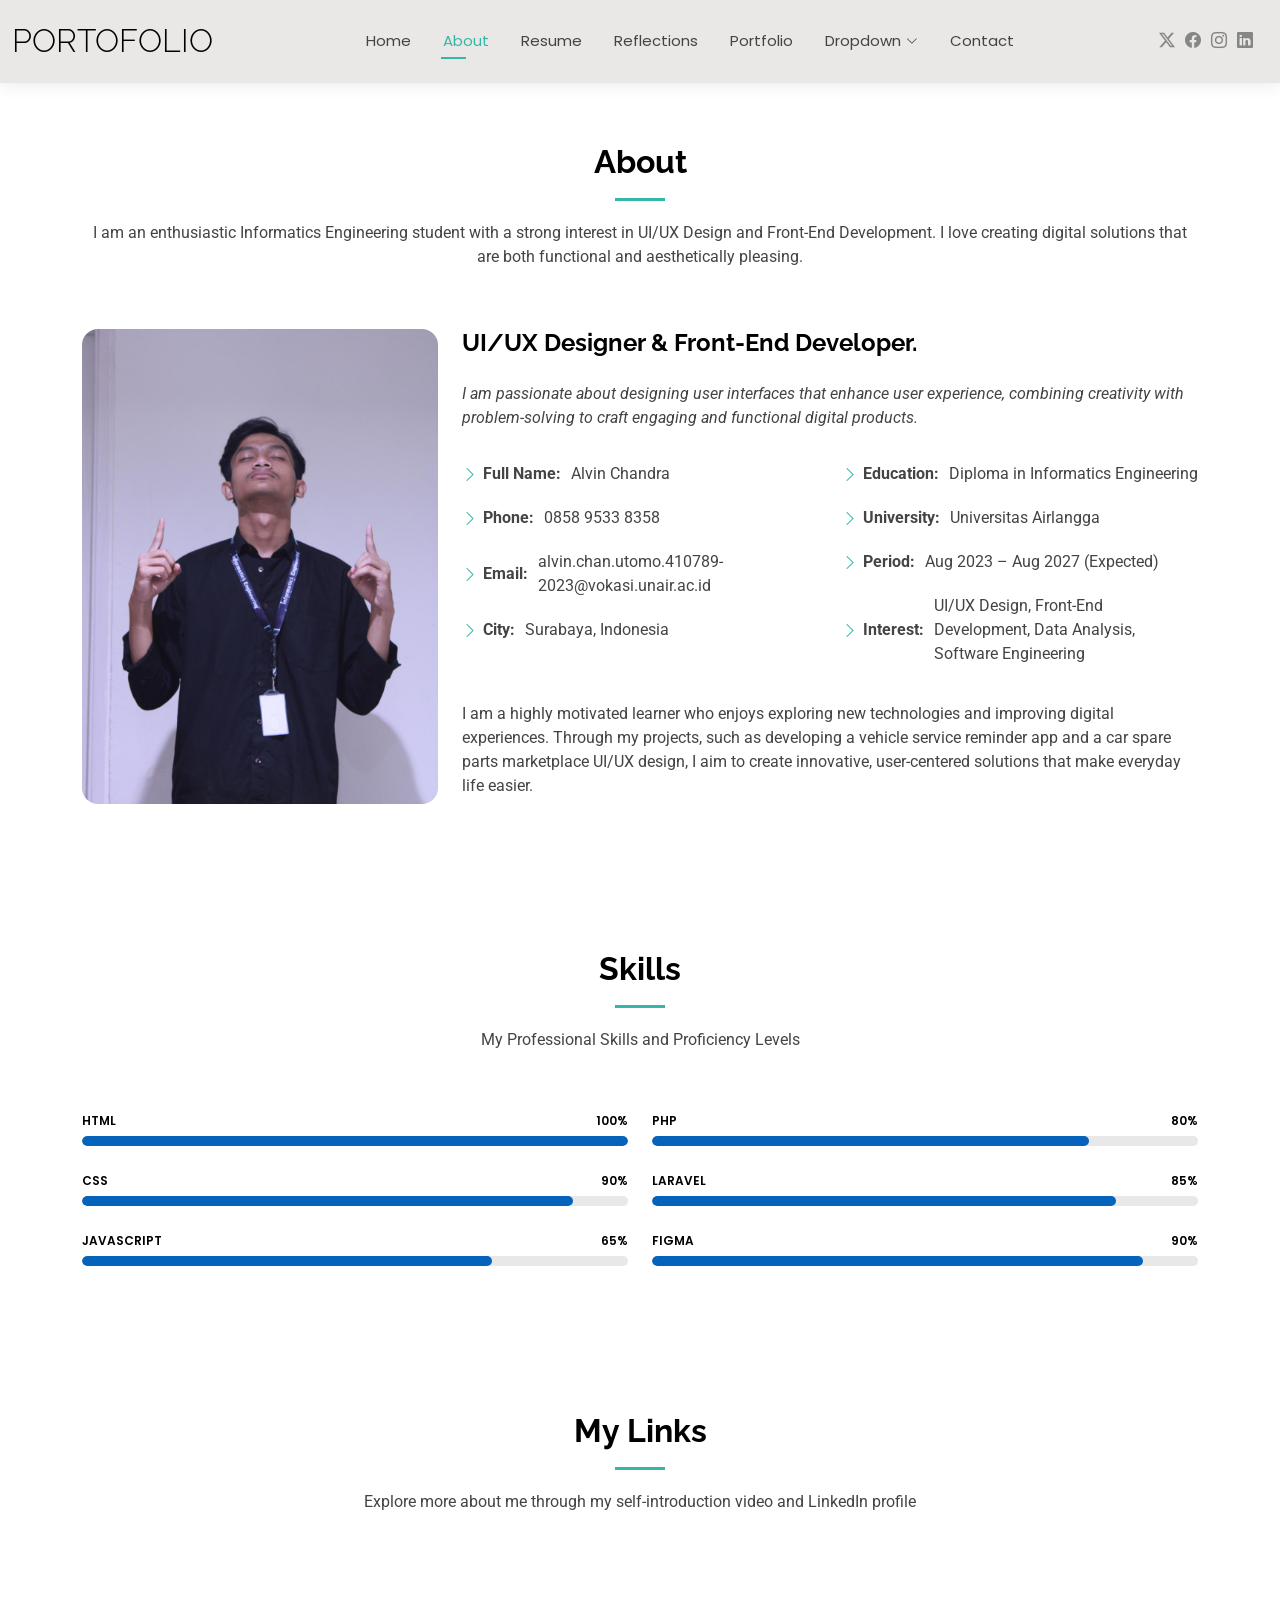
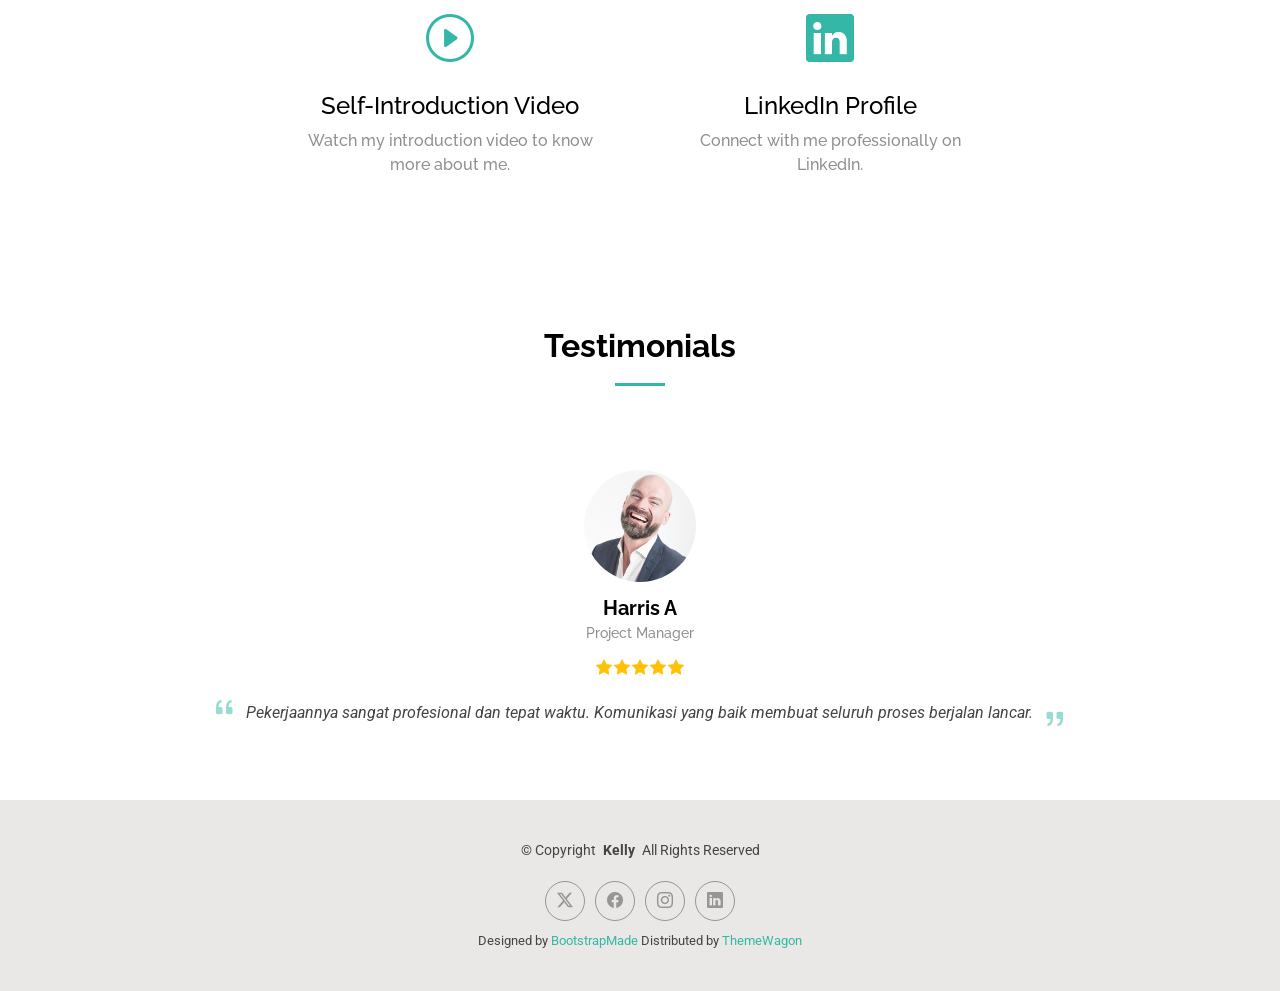
==== about.html @ 8d076b80 "Upload portfolio" ====
<!DOCTYPE html>
<html lang="en">

<head>
  <meta charset="utf-8">
  <meta content="width=device-width, initial-scale=1.0" name="viewport">
  <title>About</title>
  <meta name="description" content="">
  <meta name="keywords" content="">

  <!-- Favicons -->
  <link href="assets/img/favicon.png" rel="icon">
  <link href="assets/img/apple-touch-icon.png" rel="apple-touch-icon">

  <!-- Fonts -->
  <link href="https://fonts.googleapis.com" rel="preconnect">
  <link href="https://fonts.gstatic.com" rel="preconnect" crossorigin>
  <link href="https://fonts.googleapis.com/css2?family=Roboto:ital,wght@0,100;0,300;0,400;0,500;0,700;0,900;1,100;1,300;1,400;1,500;1,700;1,900&family=Poppins:ital,wght@0,100;0,200;0,300;0,400;0,500;0,600;0,700;0,800;0,900;1,100;1,200;1,300;1,400;1,500;1,600;1,700;1,800;1,900&family=Raleway:ital,wght@0,100;0,200;0,300;0,400;0,500;0,600;0,700;0,800;0,900;1,100;1,200;1,300;1,400;1,500;1,600;1,700;1,800;1,900&display=swap" rel="stylesheet">

  <!-- Vendor CSS Files -->
  <link href="assets/vendor/bootstrap/css/bootstrap.min.css" rel="stylesheet">
  <link href="assets/vendor/bootstrap-icons/bootstrap-icons.css" rel="stylesheet">
  <link href="assets/vendor/aos/aos.css" rel="stylesheet">
  <link href="assets/vendor/swiper/swiper-bundle.min.css" rel="stylesheet">
  <link href="assets/vendor/glightbox/css/glightbox.min.css" rel="stylesheet">

  <!-- Main CSS File -->
  <link href="assets/css/main.css" rel="stylesheet">

  <!-- =======================================================
  * Template Name: Kelly
  * Template URL: https://bootstrapmade.com/kelly-free-bootstrap-cv-resume-html-template/
  * Updated: Aug 07 2024 with Bootstrap v5.3.3
  * Author: BootstrapMade.com
  * License: https://bootstrapmade.com/license/
  ======================================================== -->
</head>

<body class="about-page">

  <header id="header" class="header d-flex align-items-center light-background sticky-top">
    <div class="container-fluid position-relative d-flex align-items-center justify-content-between">

      <a href="index.html" class="logo d-flex align-items-center me-auto me-xl-0">
        <!-- Uncomment the line below if you also wish to use an image logo -->
        <!-- <img src="assets/img/logo.png" alt=""> -->
        <h1 class="sitename">Portofolio</h1>
      </a>

      <nav id="navmenu" class="navmenu">
        <ul>
          <li><a href="index.html">Home</a></li>
          <li><a href="about.html" class="active">About</a></li>
          <li><a href="resume.html">Resume</a></li>
          <li><a href="services.html">Reflections</a></li>
          <li><a href="portfolio.html">Portfolio</a></li>
          <li class="dropdown"><a href="#"><span>Dropdown</span> <i class="bi bi-chevron-down toggle-dropdown"></i></a>
            <ul>
              <li><a href="#">Dropdown 1</a></li>
              <li class="dropdown"><a href="#"><span>Deep Dropdown</span> <i class="bi bi-chevron-down toggle-dropdown"></i></a>
                <ul>
                  <li><a href="#">Deep Dropdown 1</a></li>
                  <li><a href="#">Deep Dropdown 2</a></li>
                  <li><a href="#">Deep Dropdown 3</a></li>
                  <li><a href="#">Deep Dropdown 4</a></li>
                  <li><a href="#">Deep Dropdown 5</a></li>
                </ul>
              </li>
              <li><a href="#">Dropdown 2</a></li>
              <li><a href="#">Dropdown 3</a></li>
              <li><a href="#">Dropdown 4</a></li>
            </ul>
          </li>
          <li><a href="contact.html">Contact</a></li>
        </ul>
        <i class="mobile-nav-toggle d-xl-none bi bi-list"></i>
      </nav>

      <div class="header-social-links">
        <a href="#" class="twitter"><i class="bi bi-twitter-x"></i></a>
        <a href="#" class="facebook"><i class="bi bi-facebook"></i></a>
        <a href="#" class="instagram"><i class="bi bi-instagram"></i></a>
        <a href="#" class="linkedin"><i class="bi bi-linkedin"></i></a>
      </div>

    </div>
  </header>

  <main class="main">

    <!-- About Section -->
<section id="about" class="about section">

  <!-- Section Title -->
  <div class="container section-title" data-aos="fade-up">
    <h2>About</h2>
    <p>I am an enthusiastic Informatics Engineering student with a strong interest in UI/UX Design and Front-End Development. I love creating digital solutions that are both functional and aesthetically pleasing.</p>
  </div><!-- End Section Title -->

  <div class="container" data-aos="fade-up" data-aos-delay="100">

    <div class="row gy-4 justify-content-center">
      <div class="col-lg-4">
        <img src="assets/img/fotogue.jpg" class="img-fluid rounded-4" alt="Profile image of Alvin Chandra">
      </div>

      <div class="col-lg-8 content">
        <h2>UI/UX Designer &amp; Front-End Developer.</h2>
        <p class="fst-italic py-3">
          I am passionate about designing user interfaces that enhance user experience, combining creativity with problem-solving to craft engaging and functional digital products.
        </p>

        <div class="row">
          <div class="col-lg-6">
            <ul>
              <li><i class="bi bi-chevron-right"></i> <strong>Full Name:</strong> <span>Alvin Chandra</span></li>
              <li><i class="bi bi-chevron-right"></i> <strong>Phone:</strong> <span>0858 9533 8358</span></li>
              <li><i class="bi bi-chevron-right"></i> <strong>Email:</strong> <span>alvin.chan.utomo.410789-2023@vokasi.unair.ac.id</span></li>
              <li><i class="bi bi-chevron-right"></i> <strong>City:</strong> <span>Surabaya, Indonesia</span></li>
            </ul>
          </div>

          <div class="col-lg-6">
            <ul>
              <li><i class="bi bi-chevron-right"></i> <strong>Education:</strong> <span>Diploma in Informatics Engineering</span></li>
              <li><i class="bi bi-chevron-right"></i> <strong>University:</strong> <span>Universitas Airlangga</span></li>
              <li><i class="bi bi-chevron-right"></i> <strong>Period:</strong> <span>Aug 2023 – Aug 2027 (Expected)</span></li>
              <li><i class="bi bi-chevron-right"></i> <strong>Interest:</strong> <span>UI/UX Design, Front-End Development, Data Analysis, Software Engineering</span></li>
            </ul>
          </div>
        </div>

        <p class="py-3">
          I am a highly motivated learner who enjoys exploring new technologies and improving digital experiences. Through my projects, such as developing a vehicle service reminder app and a car spare parts marketplace UI/UX design, I aim to create innovative, user-centered solutions that make everyday life easier.
        </p>
      </div>
    </div>

  </div>

</section>
<!-- /About Section -->


<!-- Tools & Technologies Section -->
<!-- Skills Section -->
<section id="skills" class="skills section light-background">

  <!-- Section Title -->
  <div class="container section-title" data-aos="fade-up">
    <h2>Skills</h2>
    <p>My Professional Skills and Proficiency Levels</p>
  </div><!-- End Section Title -->

  <div class="container" data-aos="fade-up" data-aos-delay="100">

    <div class="row skills-content skills-animation">

      <div class="col-lg-6">

        <div class="progress">
          <span class="skill"><span>HTML</span> <i class="val">100%</i></span>
          <div class="progress-bar-wrap">
            <div class="progress-bar" role="progressbar" aria-valuenow="100" aria-valuemin="0" aria-valuemax="100"></div>
          </div>
        </div><!-- End Skills Item -->

        <div class="progress">
          <span class="skill"><span>CSS</span> <i class="val">90%</i></span>
          <div class="progress-bar-wrap">
            <div class="progress-bar" role="progressbar" aria-valuenow="90" aria-valuemin="0" aria-valuemax="100"></div>
          </div>
        </div><!-- End Skills Item -->

        <div class="progress">
          <span class="skill"><span>JavaScript</span> <i class="val">65%</i></span>
          <div class="progress-bar-wrap">
            <div class="progress-bar" role="progressbar" aria-valuenow="75" aria-valuemin="0" aria-valuemax="100"></div>
          </div>
        </div><!-- End Skills Item -->

      </div>

      <div class="col-lg-6">

        <div class="progress">
          <span class="skill"><span>PHP</span> <i class="val">80%</i></span>
          <div class="progress-bar-wrap">
            <div class="progress-bar" role="progressbar" aria-valuenow="80" aria-valuemin="0" aria-valuemax="100"></div>
          </div>
        </div><!-- End Skills Item -->

        <div class="progress">
          <span class="skill"><span>Laravel</span> <i class="val">85%</i></span>
          <div class="progress-bar-wrap">
            <div class="progress-bar" role="progressbar" aria-valuenow="85" aria-valuemin="0" aria-valuemax="100"></div>
          </div>
        </div><!-- End Skills Item -->

        <div class="progress">
          <span class="skill"><span>Figma</span> <i class="val">90%</i></span>
          <div class="progress-bar-wrap">
            <div class="progress-bar" role="progressbar" aria-valuenow="90" aria-valuemin="0" aria-valuemax="100"></div>
          </div>
        </div><!-- End Skills Item -->

      </div>

    </div>

  </div>

</section><!-- /Skills Section -->




    <!-- Stats Section -->
   <!-- Stats Section (Custom - Links) -->
<section id="stats" class="stats section light-background">

  <!-- Section Title -->
  <div class="container section-title" data-aos="fade-up">
    <h2>My Links</h2>
    <p>Explore more about me through my self-introduction video and LinkedIn profile</p>
  </div><!-- End Section Title -->

  <div class="container" data-aos="fade-up" data-aos-delay="100">
    <div class="row gy-4 justify-content-center">

      <!-- Self Introduction Video -->
      <div class="col-lg-4 col-md-6">
        <div class="stats-item text-center w-100 h-100">
          <a href="https://drive.google.com/file/d/1eScHqsZ8nngxo7hD4_6atfiu-ciZTHs9/view?usp=sharing" target="_blank" class="link-box">
            <i class="bi bi-play-circle" style="font-size: 48px; color: var(--accent-color);"></i>
            <h4 class="mt-3">Self-Introduction Video</h4>
            <p>Watch my introduction video to know more about me.</p>
          </a>
        </div>
      </div><!-- End Video Link -->

      <!-- LinkedIn -->
      <div class="col-lg-4 col-md-6">
        <div class="stats-item text-center w-100 h-100">
          <a href="https://www.linkedin.com/in/alvin-chandra-1b1a80385/" target="_blank" class="link-box">
            <i class="bi bi-linkedin" style="font-size: 48px; color: var(--accent-color);"></i>
            <h4 class="mt-3">LinkedIn Profile</h4>
            <p>Connect with me professionally on LinkedIn.</p>
          </a>
        </div>
      </div><!-- End LinkedIn Link -->

    </div>
  </div>

</section><!-- /Stats Section -->
<!-- /Stats Section -->

    <!-- Testimonials Section -->
    <section id="testimonials" class="testimonials section">

      <!-- Section Title -->
      <div class="container section-title" data-aos="fade-up">
        <h2>Testimonials</h2>
        <p></p>
      </div><!-- End Section Title -->

      <div class="container" data-aos="fade-up" data-aos-delay="100">

        <div class="swiper init-swiper">
          <script type="application/json" class="swiper-config">
            {
              "loop": true,
              "speed": 600,
              "autoplay": {
                "delay": 5000
              },
              "slidesPerView": "auto",
              "pagination": {
                "el": ".swiper-pagination",
                "type": "bullets",
                "clickable": true
              }
            }
          </script>
          <div class="swiper-wrapper">

  <div class="swiper-slide">
    <div class="testimonial-item">
      <img src="assets/img/testimonials/testimonials-1.jpg" class="testimonial-img" alt="">
      <h3>Harris A</h3>
      <h4>Project Manager</h4>
      <div class="stars">
        <i class="bi bi-star-fill"></i><i class="bi bi-star-fill"></i><i class="bi bi-star-fill"></i><i class="bi bi-star-fill"></i><i class="bi bi-star-fill"></i>
      </div>
      <p>
        <i class="bi bi-quote quote-icon-left"></i>
        <span>Pekerjaannya sangat profesional dan tepat waktu. Komunikasi yang baik membuat seluruh proses berjalan lancar.</span>
        <i class="bi bi-quote quote-icon-right"></i>
      </p>
    </div>
  </div><!-- End testimonial item -->

  <div class="swiper-slide">
    <div class="testimonial-item">
      <img src="assets/img/testimonials/testimonials-2.jpg" class="testimonial-img" alt="">
      <h3>Agus K</h3>
      <h4>Entrepreneur</h4>
      <div class="stars">
        <i class="bi bi-star-fill"></i><i class="bi bi-star-fill"></i><i class="bi bi-star-fill"></i><i class="bi bi-star-fill"></i><i class="bi bi-star"></i>
      </div>
      <p>
        <i class="bi bi-quote quote-icon-left"></i>
        <span>Pelayanan cepat dan hasil desainnya menarik. Sangat direkomendasikan untuk proyek digital berikutnya!</span>
        <i class="bi bi-quote quote-icon-right"></i>
      </p>
    </div>
  </div><!-- End testimonial item -->

  <div class="swiper-slide">
    <div class="testimonial-item">
      <img src="assets/img/testimonials/testimonials-3.jpg" class="testimonial-img" alt="">
      <h3>Jonoe</h3>
      <h4>Business Owner</h4>
      <div class="stars">
        <i class="bi bi-star-fill"></i><i class="bi bi-star-fill"></i><i class="bi bi-star-fill"></i><i class="bi bi-star-fill"></i><i class="bi bi-star-fill"></i>
      </div>
      <p>
        <i class="bi bi-quote quote-icon-left"></i>
        <span>Hasil kerja sesuai dengan kebutuhan kami. Tampilan website jadi lebih modern dan mudah digunakan pelanggan.</span>
        <i class="bi bi-quote quote-icon-right"></i>
      </p>
    </div>
  </div><!-- End testimonial item -->

  <div class="swiper-slide">
    <div class="testimonial-item">
      <img src="assets/img/testimonials/testimonials-4.jpg" class="testimonial-img" alt="">
      <h3>Mistoyo</h3>
      <h4>Freelancer</h4>
      <div class="stars">
        <i class="bi bi-star-fill"></i><i class="bi bi-star-fill"></i><i class="bi bi-star-fill"></i><i class="bi bi-star-fill"></i><i class="bi bi-star"></i>
      </div>
      <p>
        <i class="bi bi-quote quote-icon-left"></i>
        <span>Bekerja sama dengan tim ini sangat menyenangkan. Mereka responsif dan terbuka terhadap ide-ide baru.</span>
        <i class="bi bi-quote quote-icon-right"></i>
      </p>
    </div>
  </div><!-- End testimonial item -->

  <div class="swiper-slide">
    <div class="testimonial-item">
      <img src="assets/img/testimonials/testimonials-5.jpg" class="testimonial-img" alt="">
      <h3>Asep S</h3>
      <h4>Marketing Executive</h4>
      <div class="stars">
        <i class="bi bi-star-fill"></i><i class="bi bi-star-fill"></i><i class="bi bi-star-fill"></i><i class="bi bi-star-fill"></i><i class="bi bi-star-fill"></i>
      </div>
      <p>
        <i class="bi bi-quote quote-icon-left"></i>
        <span>Desainnya elegan dan user-friendly. Semua feedback kami ditangani dengan cepat dan hasilnya memuaskan.</span>
        <i class="bi bi-quote quote-icon-right"></i>
      </p>
    </div>
  </div><!-- End testimonial item -->

</div>


    </section><!-- /Testimonials Section -->

  </main>

  <footer id="footer" class="footer light-background">

    <div class="container">
      <div class="copyright text-center ">
        <p>© <span>Copyright</span> <strong class="px-1 sitename">Kelly</strong> <span>All Rights Reserved<br></span></p>
      </div>
      <div class="social-links d-flex justify-content-center">
        <a href=""><i class="bi bi-twitter-x"></i></a>
        <a href=""><i class="bi bi-facebook"></i></a>
        <a href=""><i class="bi bi-instagram"></i></a>
        <a href=""><i class="bi bi-linkedin"></i></a>
      </div>
      <div class="credits">
        <!-- All the links in the footer should remain intact. -->
        <!-- You can delete the links only if you've purchased the pro version. -->
        <!-- Licensing information: https://bootstrapmade.com/license/ -->
        <!-- Purchase the pro version with working PHP/AJAX contact form: [buy-url] -->
        Designed by <a href="https://bootstrapmade.com/">BootstrapMade</a> Distributed by <a href=“https://themewagon.com>ThemeWagon
      </div>
    </div>

  </footer>

  <!-- Scroll Top -->
  <a href="#" id="scroll-top" class="scroll-top d-flex align-items-center justify-content-center"><i class="bi bi-arrow-up-short"></i></a>

  <!-- Preloader -->
  <div id="preloader"></div>

  <!-- Vendor JS Files -->
  <script src="assets/vendor/bootstrap/js/bootstrap.bundle.min.js"></script>
  <script src="assets/vendor/php-email-form/validate.js"></script>
  <script src="assets/vendor/aos/aos.js"></script>
  <script src="assets/vendor/waypoints/noframework.waypoints.js"></script>
  <script src="assets/vendor/purecounter/purecounter_vanilla.js"></script>
  <script src="assets/vendor/swiper/swiper-bundle.min.js"></script>
  <script src="assets/vendor/glightbox/js/glightbox.min.js"></script>
  <script src="assets/vendor/imagesloaded/imagesloaded.pkgd.min.js"></script>
  <script src="assets/vendor/isotope-layout/isotope.pkgd.min.js"></script>

  <!-- Main JS File -->
  <script src="assets/js/main.js"></script>

</body>

</html>
---- assets/css/main.css ----
/**
* Template Name: Kelly
* Template URL: https://bootstrapmade.com/kelly-free-bootstrap-cv-resume-html-template/
* Updated: Aug 07 2024 with Bootstrap v5.3.3
* Author: BootstrapMade.com
* License: https://bootstrapmade.com/license/
*/

/*--------------------------------------------------------------
# Font & Color Variables
# Help: https://bootstrapmade.com/color-system/
--------------------------------------------------------------*/
/* Fonts */
:root {
  --default-font: "Roboto",  system-ui, -apple-system, "Segoe UI", Roboto, "Helvetica Neue", Arial, "Noto Sans", "Liberation Sans", sans-serif, "Apple Color Emoji", "Segoe UI Emoji", "Segoe UI Symbol", "Noto Color Emoji";
  --heading-font: "Raleway",  sans-serif;
  --nav-font: "Poppins",  sans-serif;
}

/* Global Colors - The following color variables are used throughout the website. Updating them here will change the color scheme of the entire website */
:root { 
  --background-color: #ffffff; /* Background color for the entire website, including individual sections */
  --default-color: #444444; /* Default color used for the majority of the text content across the entire website */
  --heading-color: #000000; /* Color for headings, subheadings and title throughout the website */
  --accent-color: #34b7a7; /* Accent color that represents your brand on the website. It's used for buttons, links, and other elements that need to stand out */
  --surface-color: #ffffff; /* The surface color is used as a background of boxed elements within sections, such as cards, icon boxes, or other elements that require a visual separation from the global background. */
  --contrast-color: #ffffff; /* Contrast color for text, ensuring readability against backgrounds of accent, heading, or default colors. */
}

/* Nav Menu Colors - The following color variables are used specifically for the navigation menu. They are separate from the global colors to allow for more customization options */
:root {
  --nav-color: #444444;  /* The default color of the main navmenu links */
  --nav-hover-color: #34b7a7; /* Applied to main navmenu links when they are hovered over or active */
  --nav-mobile-background-color: #ffffff; /* Used as the background color for mobile navigation menu */
  --nav-dropdown-background-color: #ffffff; /* Used as the background color for dropdown items that appear when hovering over primary navigation items */
  --nav-dropdown-color: #444444; /* Used for navigation links of the dropdown items in the navigation menu. */
  --nav-dropdown-hover-color: #34b7a7; /* Similar to --nav-hover-color, this color is applied to dropdown navigation links when they are hovered over. */
}

/* Color Presets - These classes override global colors when applied to any section or element, providing reuse of the sam color scheme. */

.light-background {
  --background-color: #e9e8e6;
  --surface-color: #ffffff;
}

.dark-background {
  --background-color: #060606;
  --default-color: #ffffff;
  --heading-color: #ffffff;
  --surface-color: #252525;
  --contrast-color: #ffffff;
}

/* Smooth scroll */
:root {
  scroll-behavior: smooth;
}

/*--------------------------------------------------------------
# General Styling & Shared Classes
--------------------------------------------------------------*/
body {
  color: var(--default-color);
  background-color: var(--background-color);
  font-family: var(--default-font);
}

a {
  color: var(--accent-color);
  text-decoration: none;
  transition: 0.3s;
}

a:hover {
  color: color-mix(in srgb, var(--accent-color), transparent 25%);
  text-decoration: none;
}

h1,
h2,
h3,
h4,
h5,
h6 {
  color: var(--heading-color);
  font-family: var(--heading-font);
}

/* PHP Email Form Messages
------------------------------*/
.php-email-form .error-message {
  display: none;
  background: #df1529;
  color: #ffffff;
  text-align: left;
  padding: 15px;
  margin-bottom: 24px;
  font-weight: 600;
}

.php-email-form .sent-message {
  display: none;
  color: #ffffff;
  background: #059652;
  text-align: center;
  padding: 15px;
  margin-bottom: 24px;
  font-weight: 600;
}

.php-email-form .loading {
  display: none;
  background: var(--surface-color);
  text-align: center;
  padding: 15px;
  margin-bottom: 24px;
}

.php-email-form .loading:before {
  content: "";
  display: inline-block;
  border-radius: 50%;
  width: 24px;
  height: 24px;
  margin: 0 10px -6px 0;
  border: 3px solid var(--accent-color);
  border-top-color: var(--surface-color);
  animation: php-email-form-loading 1s linear infinite;
}

@keyframes php-email-form-loading {
  0% {
    transform: rotate(0deg);
  }

  100% {
    transform: rotate(360deg);
  }
}

/*--------------------------------------------------------------
# Global Header
--------------------------------------------------------------*/
.header {
  color: var(--default-color);
  background-color: var(--background-color);
  padding: 15px 0;
  transition: all 0.5s;
  z-index: 997;
  box-shadow: 0px 0 18px rgba(0, 0, 0, 0.1);
}

.header .logo {
  line-height: 1;
}

.header .logo img {
  max-height: 36px;
  margin-right: 8px;
}

.header .logo h1 {
  font-size: 32px;
  margin: 0;
  font-weight: 300;
  text-transform: uppercase;
  color: var(--heading-color);
}

.header .header-social-links {
  padding-right: 15px;
}

.header .header-social-links a {
  color: color-mix(in srgb, var(--default-color), transparent 40%);
  padding-left: 6px;
  display: inline-block;
  transition: 0.3s;
  font-size: 16px;
}

.header .header-social-links a:hover {
  color: var(--accent-color);
}

.header .header-social-links a i {
  line-height: 0px;
}

@media (max-width: 1200px) {
  .header .logo {
    order: 1;
  }

  .header .header-social-links {
    order: 2;
  }

  .header .navmenu {
    order: 3;
  }
}

/*--------------------------------------------------------------
# Navigation Menu
--------------------------------------------------------------*/
/* Desktop Navigation */
@media (min-width: 1200px) {
  .navmenu {
    padding: 0;
  }

  .navmenu ul {
    margin: 0;
    padding: 0;
    display: flex;
    list-style: none;
    align-items: center;
  }

  .navmenu li {
    position: relative;
  }

  .navmenu>ul>li {
    white-space: nowrap;
    padding: 15px 14px;
  }

  .navmenu>ul>li:last-child {
    padding-right: 0;
  }

  .navmenu a,
  .navmenu a:focus {
    color: var(--nav-color);
    font-size: 15px;
    padding: 0 2px;
    font-family: var(--nav-font);
    font-weight: 400;
    display: flex;
    align-items: center;
    justify-content: space-between;
    white-space: nowrap;
    transition: 0.3s;
    position: relative;
  }

  .navmenu a i,
  .navmenu a:focus i {
    font-size: 12px;
    line-height: 0;
    margin-left: 5px;
    transition: 0.3s;
  }

  .navmenu>ul>li>a:before {
    content: "";
    position: absolute;
    height: 2px;
    bottom: -6px;
    left: 0;
    background-color: var(--nav-hover-color);
    visibility: hidden;
    width: 0px;
    transition: all 0.3s ease-in-out 0s;
  }

  .navmenu a:hover:before,
  .navmenu li:hover>a:before,
  .navmenu .active:before {
    visibility: visible;
    width: 25px;
  }

  .navmenu li:hover>a,
  .navmenu .active,
  .navmenu .active:focus {
    color: var(--nav-hover-color);
  }

  .navmenu .dropdown ul {
    margin: 0;
    padding: 10px 0;
    background: var(--nav-dropdown-background-color);
    display: block;
    position: absolute;
    visibility: hidden;
    left: 14px;
    top: 130%;
    opacity: 0;
    transition: 0.3s;
    border-radius: 4px;
    z-index: 99;
    box-shadow: 0px 0px 30px rgba(0, 0, 0, 0.1);
  }

  .navmenu .dropdown ul li {
    min-width: 200px;
  }

  .navmenu .dropdown ul a {
    padding: 10px 20px;
    font-size: 15px;
    text-transform: none;
    color: var(--nav-dropdown-color);
  }

  .navmenu .dropdown ul a i {
    font-size: 12px;
  }

  .navmenu .dropdown ul a:hover,
  .navmenu .dropdown ul .active:hover,
  .navmenu .dropdown ul li:hover>a {
    color: var(--nav-dropdown-hover-color);
  }

  .navmenu .dropdown:hover>ul {
    opacity: 1;
    top: 100%;
    visibility: visible;
  }

  .navmenu .dropdown .dropdown ul {
    top: 0;
    left: -90%;
    visibility: hidden;
  }

  .navmenu .dropdown .dropdown:hover>ul {
    opacity: 1;
    top: 0;
    left: -100%;
    visibility: visible;
  }
}

/* Mobile Navigation */
@media (max-width: 1199px) {
  .mobile-nav-toggle {
    color: var(--nav-color);
    font-size: 28px;
    line-height: 0;
    margin-right: 10px;
    cursor: pointer;
    transition: color 0.3s;
  }

  .navmenu {
    padding: 0;
    z-index: 9997;
  }

  .navmenu ul {
    display: none;
    list-style: none;
    position: absolute;
    inset: 60px 20px 20px 20px;
    padding: 10px 0;
    margin: 0;
    border-radius: 6px;
    background-color: var(--nav-mobile-background-color);
    border: 1px solid color-mix(in srgb, var(--default-color), transparent 90%);
    box-shadow: none;
    overflow-y: auto;
    transition: 0.3s;
    z-index: 9998;
  }

  .navmenu a,
  .navmenu a:focus {
    color: var(--nav-dropdown-color);
    padding: 10px 20px;
    font-family: var(--nav-font);
    font-size: 17px;
    font-weight: 500;
    display: flex;
    align-items: center;
    justify-content: space-between;
    white-space: nowrap;
    transition: 0.3s;
  }

  .navmenu a i,
  .navmenu a:focus i {
    font-size: 12px;
    line-height: 0;
    margin-left: 5px;
    width: 30px;
    height: 30px;
    display: flex;
    align-items: center;
    justify-content: center;
    border-radius: 50%;
    transition: 0.3s;
    background-color: color-mix(in srgb, var(--accent-color), transparent 90%);
  }

  .navmenu a i:hover,
  .navmenu a:focus i:hover {
    background-color: var(--accent-color);
    color: var(--contrast-color);
  }

  .navmenu a:hover,
  .navmenu .active,
  .navmenu .active:focus {
    color: var(--nav-dropdown-hover-color);
  }

  .navmenu .active i,
  .navmenu .active:focus i {
    background-color: var(--accent-color);
    color: var(--contrast-color);
    transform: rotate(180deg);
  }

  .navmenu .dropdown ul {
    position: static;
    display: none;
    z-index: 99;
    padding: 10px 0;
    margin: 10px 20px;
    background-color: var(--nav-dropdown-background-color);
    transition: all 0.5s ease-in-out;
  }

  .navmenu .dropdown ul ul {
    background-color: rgba(33, 37, 41, 0.1);
  }

  .navmenu .dropdown>.dropdown-active {
    display: block;
    background-color: rgba(33, 37, 41, 0.03);
  }

  .mobile-nav-active {
    overflow: hidden;
  }

  .mobile-nav-active .mobile-nav-toggle {
    color: #fff;
    position: absolute;
    font-size: 32px;
    top: 15px;
    right: 15px;
    margin-right: 0;
    z-index: 9999;
  }

  .mobile-nav-active .navmenu {
    position: fixed;
    overflow: hidden;
    inset: 0;
    background: rgba(33, 37, 41, 0.8);
    transition: 0.3s;
  }

  .mobile-nav-active .navmenu>ul {
    display: block;
  }
}

/*--------------------------------------------------------------
# Global Footer
--------------------------------------------------------------*/
.footer {
  color: var(--default-color);
  background-color: var(--background-color);
  font-size: 14px;
  padding: 40px 0;
  position: relative;
}

.footer .copyright p {
  margin-bottom: 0;
}

.footer .social-links {
  margin-top: 20px;
}

.footer .social-links a {
  display: flex;
  align-items: center;
  justify-content: center;
  width: 40px;
  height: 40px;
  border-radius: 50%;
  border: 1px solid color-mix(in srgb, var(--default-color), transparent 50%);
  font-size: 16px;
  color: color-mix(in srgb, var(--default-color), transparent 50%);
  margin: 0 5px;
  transition: 0.3s;
}

.footer .social-links a:hover {
  color: var(--accent-color);
  border-color: var(--accent-color);
}

.footer .credits {
  margin-top: 10px;
  font-size: 13px;
  text-align: center;
}

/*--------------------------------------------------------------
# Preloader
--------------------------------------------------------------*/
#preloader {
  position: fixed;
  inset: 0;
  z-index: 9999;
  overflow: hidden;
  background-color: var(--background-color);
  transition: all 0.6s ease-out;
  width: 100%;
  height: 100vh;
}

#preloader:before,
#preloader:after {
  content: "";
  position: absolute;
  border: 4px solid var(--accent-color);
  border-radius: 50%;
  animation: animate-preloader 2s cubic-bezier(0, 0.2, 0.8, 1) infinite;
}

#preloader:after {
  animation-delay: -0.5s;
}

@keyframes animate-preloader {
  0% {
    width: 10px;
    height: 10px;
    top: calc(50% - 5px);
    left: calc(50% - 5px);
    opacity: 1;
  }

  100% {
    width: 72px;
    height: 72px;
    top: calc(50% - 36px);
    left: calc(50% - 36px);
    opacity: 0;
  }
}

/*--------------------------------------------------------------
# Scroll Top Button
--------------------------------------------------------------*/
.scroll-top {
  position: fixed;
  visibility: hidden;
  opacity: 0;
  right: 15px;
  bottom: -15px;
  z-index: 99999;
  background-color: var(--accent-color);
  width: 44px;
  height: 44px;
  border-radius: 50px;
  transition: all 0.4s;
}

.scroll-top i {
  font-size: 24px;
  color: var(--contrast-color);
  line-height: 0;
}

.scroll-top:hover {
  background-color: color-mix(in srgb, var(--accent-color), transparent 20%);
  color: var(--contrast-color);
}

.scroll-top.active {
  visibility: visible;
  opacity: 1;
  bottom: 15px;
}

/*--------------------------------------------------------------
# Disable aos animation delay on mobile devices
--------------------------------------------------------------*/
@media screen and (max-width: 768px) {
  [data-aos-delay] {
    transition-delay: 0 !important;
  }
}

/*--------------------------------------------------------------
# Global Page Titles & Breadcrumbs
--------------------------------------------------------------*/
.page-title {
  color: var(--default-color);
  background-color: var(--background-color);
  padding: 25px 0;
  position: relative;
  border-bottom: 1px solid color-mix(in srgb, var(--default-color), transparent 85%);
}

.page-title h1 {
  font-size: 24px;
  font-weight: 400;
}

.page-title .breadcrumbs ol {
  display: flex;
  flex-wrap: wrap;
  list-style: none;
  padding: 0;
  margin: 0;
  font-size: 14px;
  font-weight: 400;
}

.page-title .breadcrumbs ol li+li {
  padding-left: 10px;
}

.page-title .breadcrumbs ol li+li::before {
  content: "/";
  display: inline-block;
  padding-right: 10px;
  color: color-mix(in srgb, var(--default-color), transparent 70%);
}

/*--------------------------------------------------------------
# Global Sections
--------------------------------------------------------------*/
section,
.section {
  color: var(--default-color);
  background-color: var(--background-color);
  padding: 60px 0;
  scroll-margin-top: 100px;
  overflow: clip;
}

@media (max-width: 1199px) {

  section,
  .section {
    scroll-margin-top: 66px;
  }
}

/*--------------------------------------------------------------
# Global Section Titles
--------------------------------------------------------------*/
.section-title {
  text-align: center;
  padding-bottom: 60px;
  position: relative;
}

.section-title h2 {
  font-size: 32px;
  font-weight: 700;
  margin-bottom: 20px;
  padding-bottom: 20px;
  position: relative;
}

.section-title h2:after {
  content: "";
  position: absolute;
  display: block;
  width: 50px;
  height: 3px;
  background: var(--accent-color);
  left: 0;
  right: 0;
  bottom: 0;
  margin: auto;
}

.section-title p {
  margin-bottom: 0;
}

/*--------------------------------------------------------------
# Hero Section
--------------------------------------------------------------*/
.hero {
  width: 100%;
  min-height: calc(100vh - 82px);
  position: relative;
  padding: 80px 0;
  display: flex;
  align-items: center;
  justify-content: center;
}

@media (max-width: 1200px) {
  .hero {
    min-height: calc(100vh - 68px);
  }
}

.hero img {
  position: absolute;
  inset: 0;
  display: block;
  width: 100%;
  height: 100%;
  object-fit: cover;
  z-index: 1;
}

.hero .container {
  position: relative;
  z-index: 3;
}

.hero h2 {
  margin: 0;
  font-size: 48px;
  font-weight: 700;
}

.hero p {
  margin: 10px 0 0 0;
  font-size: 24px;
  color: var(--heading-color);
}

.hero .btn-get-started {
  color: var(--contrast-color);
  background: var(--accent-color);
  font-family: var(--heading-font);
  text-transform: uppercase;
  font-weight: 600;
  font-size: 12px;
  letter-spacing: 1px;
  display: inline-block;
  padding: 12px 40px;
  border-radius: 50px;
  transition: 0.5s;
  margin-top: 30px;
}

.hero .btn-get-started:hover {
  background: color-mix(in srgb, var(--accent-color) 90%, white 20%);
}

@media (max-width: 768px) {
  .hero h2 {
    font-size: 32px;
  }

  .hero p {
    font-size: 18px;
  }
}

/*--------------------------------------------------------------
# About Section
--------------------------------------------------------------*/
.about .content h2 {
  font-weight: 700;
  font-size: 24px;
}

.about .content ul {
  list-style: none;
  padding: 0;
}

.about .content ul li {
  margin-bottom: 20px;
  display: flex;
  align-items: center;
}

.about .content ul strong {
  margin-right: 10px;
}

.about .content ul i {
  font-size: 16px;
  margin-right: 5px;
  color: var(--accent-color);
  line-height: 0;
}

/*--------------------------------------------------------------
# Skills Section
--------------------------------------------------------------*/
/* Skills Section */
.skills .progress {
  height: 60px;
  display: block;
  background: none;
}

.skills .progress .skill {
  padding: 0;
  margin: 0 0 6px 0;
  text-transform: uppercase;
  display: block;
  font-weight: 600;
  font-family: "Poppins", sans-serif;
  color: #000; /* teks hitam agar kontras dengan background putih */
}

.skills .progress .skill .val {
  float: right;
  font-style: normal;
}

.skills .progress-bar-wrap {
  background: #e8e8e8;
  height: 10px;
  border-radius: 10px;
  overflow: hidden;
}

.skills .progress-bar {
  height: 10px;
  background-color: #0563bb;
  transition: 0.9s;
  border-radius: 10px;
}

.section.light-background {
  background-color: #ffffff;
}



/*--------------------------------------------------------------
# Stats Section
--------------------------------------------------------------*/
.stats .stats-item {
  padding: 30px;
  width: 100%;
}

.stats .stats-item span {
  color: var(--heading-color);
  font-size: 48px;
  display: block;
  font-weight: 700;
  margin-bottom: 20px;
  padding-bottom: 20px;
  position: relative;
}

.stats .stats-item span:after {
  content: "";
  position: absolute;
  display: block;
  width: 25px;
  height: 3px;
  background: var(--accent-color);
  left: 0;
  right: 0;
  bottom: 0;
  margin: auto;
}

.stats .stats-item p {
  color: color-mix(in srgb, var(--default-color), transparent 40%);
  padding: 0;
  margin: 0;
  font-family: var(--heading-font);
  font-weight: 500;
}

/*--------------------------------------------------------------
# Testimonials Section
--------------------------------------------------------------*/
.testimonials .section-header {
  margin-bottom: 40px;
}

.testimonials .testimonials-carousel,
.testimonials .testimonials-slider {
  overflow: hidden;
}

.testimonials .testimonial-item {
  text-align: center;
}

.testimonials .testimonial-item .testimonial-img {
  width: 120px;
  border-radius: 50%;
  border: 4px solid var(--background-color);
  margin: 0 auto;
}

.testimonials .testimonial-item h3 {
  font-size: 20px;
  font-weight: bold;
  margin: 10px 0 5px 0;
}

.testimonials .testimonial-item h4 {
  font-size: 14px;
  color: color-mix(in srgb, var(--default-color), transparent 40%);
  margin: 0 0 15px 0;
}

.testimonials .testimonial-item .stars {
  margin-bottom: 15px;
}

.testimonials .testimonial-item .stars i {
  color: #ffc107;
  margin: 0 1px;
}

.testimonials .testimonial-item .quote-icon-left,
.testimonials .testimonial-item .quote-icon-right {
  color: color-mix(in srgb, var(--accent-color), transparent 50%);
  font-size: 26px;
  line-height: 0;
}

.testimonials .testimonial-item .quote-icon-left {
  display: inline-block;
  left: -5px;
  position: relative;
}

.testimonials .testimonial-item .quote-icon-right {
  display: inline-block;
  right: -5px;
  position: relative;
  top: 10px;
  transform: scale(-1, -1);
}

.testimonials .testimonial-item p {
  font-style: italic;
  margin: 0 auto 15px auto;
}

.testimonials .swiper-wrapper {
  height: auto;
}

.testimonials .swiper-pagination {
  margin-top: 20px;
  position: relative;
}

.testimonials .swiper-pagination .swiper-pagination-bullet {
  width: 12px;
  height: 12px;
  opacity: 1;
  background-color: color-mix(in srgb, var(--default-color), transparent 85%);
}

.testimonials .swiper-pagination .swiper-pagination-bullet-active {
  background-color: var(--accent-color);
}

@media (min-width: 992px) {
  .testimonials .testimonial-item p {
    width: 80%;
  }
}

/*--------------------------------------------------------------
# Resume Section
--------------------------------------------------------------*/
.resume .resume-title {
  color: var(--heading-color);
  font-size: 26px;
  font-weight: 700;
  margin-top: 20px;
  margin-bottom: 20px;
}

.resume .resume-item {
  padding: 0 0 20px 20px;
  margin-top: -2px;
  border-left: 2px solid var(--accent-color);
  position: relative;
}

.resume .resume-item h4 {
  line-height: 18px;
  font-size: 18px;
  font-weight: 600;
  text-transform: uppercase;
  color: color-mix(in srgb, var(--default-color), transparent 20%);
  margin-bottom: 10px;
}

.resume .resume-item h5 {
  font-size: 16px;
  padding: 5px 15px;
  display: inline-block;
  font-weight: 600;
  margin-bottom: 10px;
}

.resume .resume-item ul {
  padding-left: 20px;
}

.resume .resume-item ul li {
  padding-bottom: 10px;
}

.resume .resume-item:last-child {
  padding-bottom: 0;
}

.resume .resume-item::before {
  content: "";
  position: absolute;
  width: 16px;
  height: 16px;
  border-radius: 50px;
  left: -9px;
  top: 0;
  background: var(--background-color);
  border: 2px solid var(--accent-color);
}

/*--------------------------------------------------------------
# Services Section
--------------------------------------------------------------*/
.services .service-item {
  background-color: var(--surface-color);
  box-shadow: 0px 5px 90px 0px rgba(0, 0, 0, 0.1);
  height: 100%;
  padding: 60px 30px;
  text-align: center;
  transition: 0.3s;
  border-radius: 5px;
}

.services .service-item .icon {
  margin: 0 auto;
  width: 100px;
  height: 100px;
  display: flex;
  align-items: center;
  justify-content: center;
  transition: ease-in-out 0.3s;
  position: relative;
}

.services .service-item .icon i {
  font-size: 36px;
  transition: 0.5s;
  position: relative;
}

.services .service-item .icon svg {
  position: absolute;
  top: 0;
  left: 0;
}

.services .service-item .icon svg path {
  transition: 0.5s;
  fill: color-mix(in srgb, var(--default-color), transparent 95%);
}

.services .service-item h3 {
  font-weight: 700;
  margin: 10px 0 15px 0;
  font-size: 22px;
}

.services .service-item p {
  line-height: 24px;
  font-size: 14px;
  margin-bottom: 0;
}

.services .service-item:hover {
  box-shadow: 0px 5px 35px 0px rgba(0, 0, 0, 0.1);
}

.services .service-item.item-cyan i {
  color: #0dcaf0;
}

.services .service-item.item-cyan:hover .icon i {
  color: #fff;
}

.services .service-item.item-cyan:hover .icon path {
  fill: #0dcaf0;
}

.services .service-item.item-orange i {
  color: #fd7e14;
}

.services .service-item.item-orange:hover .icon i {
  color: #fff;
}

.services .service-item.item-orange:hover .icon path {
  fill: #fd7e14;
}

.services .service-item.item-teal i {
  color: #20c997;
}

.services .service-item.item-teal:hover .icon i {
  color: #fff;
}

.services .service-item.item-teal:hover .icon path {
  fill: #20c997;
}

.services .service-item.item-red i {
  color: #df1529;
}

.services .service-item.item-red:hover .icon i {
  color: #fff;
}

.services .service-item.item-red:hover .icon path {
  fill: #df1529;
}

.services .service-item.item-indigo i {
  color: #6610f2;
}

.services .service-item.item-indigo:hover .icon i {
  color: #fff;
}

.services .service-item.item-indigo:hover .icon path {
  fill: #6610f2;
}

.services .service-item.item-pink i {
  color: #f3268c;
}

.services .service-item.item-pink:hover .icon i {
  color: #fff;
}

.services .service-item.item-pink:hover .icon path {
  fill: #f3268c;
}

/*--------------------------------------------------------------
# Portfolio Section
--------------------------------------------------------------*/
.portfolio .portfolio-filters {
  padding: 0;
  margin: 0 auto 20px auto;
  list-style: none;
  text-align: center;
}

.portfolio .portfolio-filters li {
  cursor: pointer;
  display: inline-block;
  padding: 8px 20px 10px 20px;
  margin: 0;
  font-size: 15px;
  font-weight: 500;
  line-height: 1;
  margin-bottom: 5px;
  border-radius: 50px;
  transition: all 0.3s ease-in-out;
  font-family: var(--heading-font);
}

.portfolio .portfolio-filters li:hover,
.portfolio .portfolio-filters li.filter-active {
  color: var(--contrast-color);
  background-color: var(--accent-color);
}

.portfolio .portfolio-filters li:first-child {
  margin-left: 0;
}

.portfolio .portfolio-filters li:last-child {
  margin-right: 0;
}

@media (max-width: 575px) {
  .portfolio .portfolio-filters li {
    font-size: 14px;
    margin: 0 0 10px 0;
  }
}

.portfolio .portfolio-item {
  position: relative;
  overflow: hidden;
}

.portfolio .portfolio-item .portfolio-info {
  opacity: 0;
  position: absolute;
  left: 12px;
  right: 12px;
  bottom: -100%;
  z-index: 3;
  transition: all ease-in-out 0.5s;
  background: color-mix(in srgb, var(--surface-color), transparent 10%);
  padding: 15px;
}

.portfolio .portfolio-item .portfolio-info h4 {
  font-size: 18px;
  font-weight: 600;
  padding-right: 50px;
}

.portfolio .portfolio-item .portfolio-info p {
  color: color-mix(in srgb, var(--default-color), transparent 30%);
  font-size: 14px;
  margin-bottom: 0;
  padding-right: 50px;
}

.portfolio .portfolio-item .portfolio-info .preview-link,
.portfolio .portfolio-item .portfolio-info .details-link {
  position: absolute;
  right: 50px;
  font-size: 24px;
  top: calc(50% - 14px);
  color: color-mix(in srgb, var(--default-color), transparent 30%);
  transition: 0.3s;
  line-height: 0;
}

.portfolio .portfolio-item .portfolio-info .preview-link:hover,
.portfolio .portfolio-item .portfolio-info .details-link:hover {
  color: var(--accent-color);
}

.portfolio .portfolio-item .portfolio-info .details-link {
  right: 14px;
  font-size: 28px;
}

.portfolio .portfolio-item:hover .portfolio-info {
  opacity: 1;
  bottom: 0;
}

/*--------------------------------------------------------------
# Portfolio Details Section
--------------------------------------------------------------*/
.portfolio-details .portfolio-details-slider img {
  width: 100%;
}

.portfolio-details .portfolio-details-slider .swiper-pagination {
  margin-top: 20px;
  position: relative;
}

.portfolio-details .portfolio-details-slider .swiper-pagination .swiper-pagination-bullet {
  width: 12px;
  height: 12px;
  background-color: color-mix(in srgb, var(--default-color), transparent 85%);
  opacity: 1;
}

.portfolio-details .portfolio-details-slider .swiper-pagination .swiper-pagination-bullet-active {
  background-color: var(--accent-color);
}

.portfolio-details .portfolio-info {
  background-color: var(--surface-color);
  padding: 30px;
  box-shadow: 0px 0 30px rgba(0, 0, 0, 0.1);
}

.portfolio-details .portfolio-info h3 {
  font-size: 22px;
  font-weight: 700;
  margin-bottom: 20px;
  padding-bottom: 20px;
  border-bottom: 1px solid color-mix(in srgb, var(--default-color), transparent 85%);
}

.portfolio-details .portfolio-info ul {
  list-style: none;
  padding: 0;
  font-size: 15px;
}

.portfolio-details .portfolio-info ul li+li {
  margin-top: 10px;
}

.portfolio-details .portfolio-description {
  padding-top: 30px;
}

.portfolio-details .portfolio-description h2 {
  font-size: 26px;
  font-weight: 700;
  margin-bottom: 20px;
}

.portfolio-details .portfolio-description p {
  padding: 0;
  color: color-mix(in srgb, var(--default-color), transparent 30%);
}

/*--------------------------------------------------------------
# Contact Section
--------------------------------------------------------------*/
.contact .info-wrap {
  background-color: var(--surface-color);
  box-shadow: 0px 0px 20px rgba(0, 0, 0, 0.1);
  padding: 30px;
}

@media (max-width: 575px) {
  .contact .info-wrap {
    padding: 20px;
  }
}

.contact .info-item {
  margin-bottom: 40px;
}

.contact .info-item i {
  font-size: 20px;
  color: var(--accent-color);
  background: color-mix(in srgb, var(--accent-color), transparent 92%);
  width: 44px;
  height: 44px;
  display: flex;
  justify-content: center;
  align-items: center;
  border-radius: 50px;
  transition: all 0.3s ease-in-out;
  margin-right: 15px;
}

.contact .info-item h3 {
  padding: 0;
  font-size: 18px;
  font-weight: 700;
  margin-bottom: 5px;
}

.contact .info-item p {
  padding: 0;
  margin-bottom: 0;
  font-size: 14px;
}

.contact .info-item:hover i {
  background: var(--accent-color);
  color: var(--contrast-color);
}

.contact .php-email-form {
  background-color: var(--surface-color);
  height: 100%;
  padding: 30px;
  box-shadow: 0px 0px 20px rgba(0, 0, 0, 0.1);
}

@media (max-width: 575px) {
  .contact .php-email-form {
    padding: 20px;
  }
}

.contact .php-email-form input[type=text],
.contact .php-email-form input[type=email],
.contact .php-email-form textarea {
  font-size: 14px;
  padding: 10px 15px;
  box-shadow: none;
  border-radius: 0;
  color: var(--default-color);
  background-color: var(--surface-color);
  border-color: color-mix(in srgb, var(--default-color), transparent 80%);
}

.contact .php-email-form input[type=text]:focus,
.contact .php-email-form input[type=email]:focus,
.contact .php-email-form textarea:focus {
  border-color: var(--accent-color);
}

.contact .php-email-form input[type=text]::placeholder,
.contact .php-email-form input[type=email]::placeholder,
.contact .php-email-form textarea::placeholder {
  color: color-mix(in srgb, var(--default-color), transparent 70%);
}

.contact .php-email-form button[type=submit] {
  color: var(--contrast-color);
  background: var(--accent-color);
  border: 0;
  padding: 10px 30px;
  transition: 0.4s;
  border-radius: 50px;
}

.contact .php-email-form button[type=submit]:hover {
  background: color-mix(in srgb, var(--accent-color), transparent 25%);
}

/*--------------------------------------------------------------
# Starter Section Section
--------------------------------------------------------------*/
.starter-section {
  /* Add your styles here */
}

/* === Custom Override Hero Section Text on Image === */
.hero h2,
.hero p {
  color: #ffffff !important; /* Biar tetap putih meskipun heading-color default hitam */
  text-shadow: 0px 2px 6px rgba(0, 0, 0, 0.6); /* Biar teks tetap kebaca di background gambar */
}

.hero::before {
  content: "";
  position: absolute;
  inset: 0;
  background: rgba(0, 0, 0, 0.3); /* Sedikit lapisan gelap di gambar agar teks lebih kontras */
  z-index: 2;
}

.hero .container {
  position: relative;
  z-index: 3; /* Agar teks tidak tertutup overlay */
}

/* Membuat semua gambar portfolio terlihat rapi dan seragam */
.portfolio-item img {
  width: 100%;
  height: 260px;           /* Sesuaikan tinggi agar grid kelihatan simetris */
  object-fit: cover;       /* Crop otomatis agar tidak ketarik */
  border-radius: 6px;      /* Opsional untuk tampilan modern */
  display: block;
}
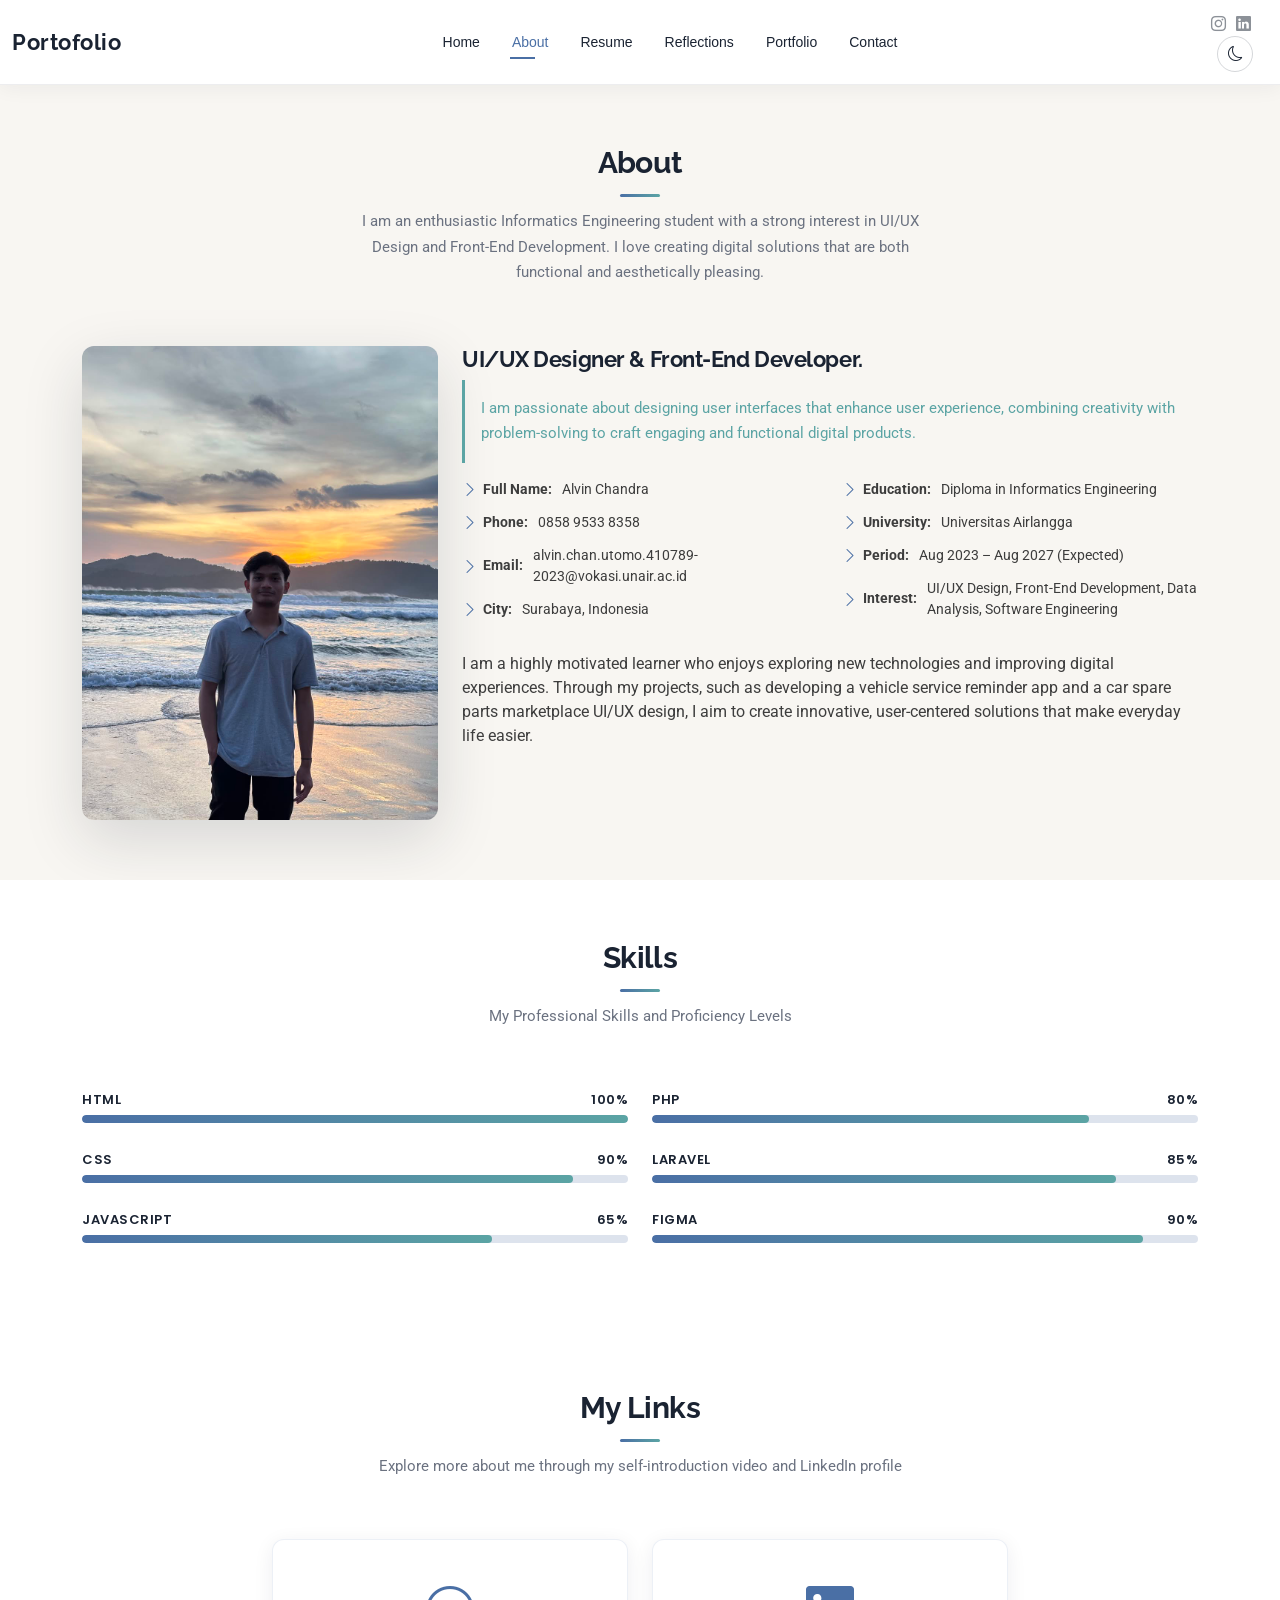
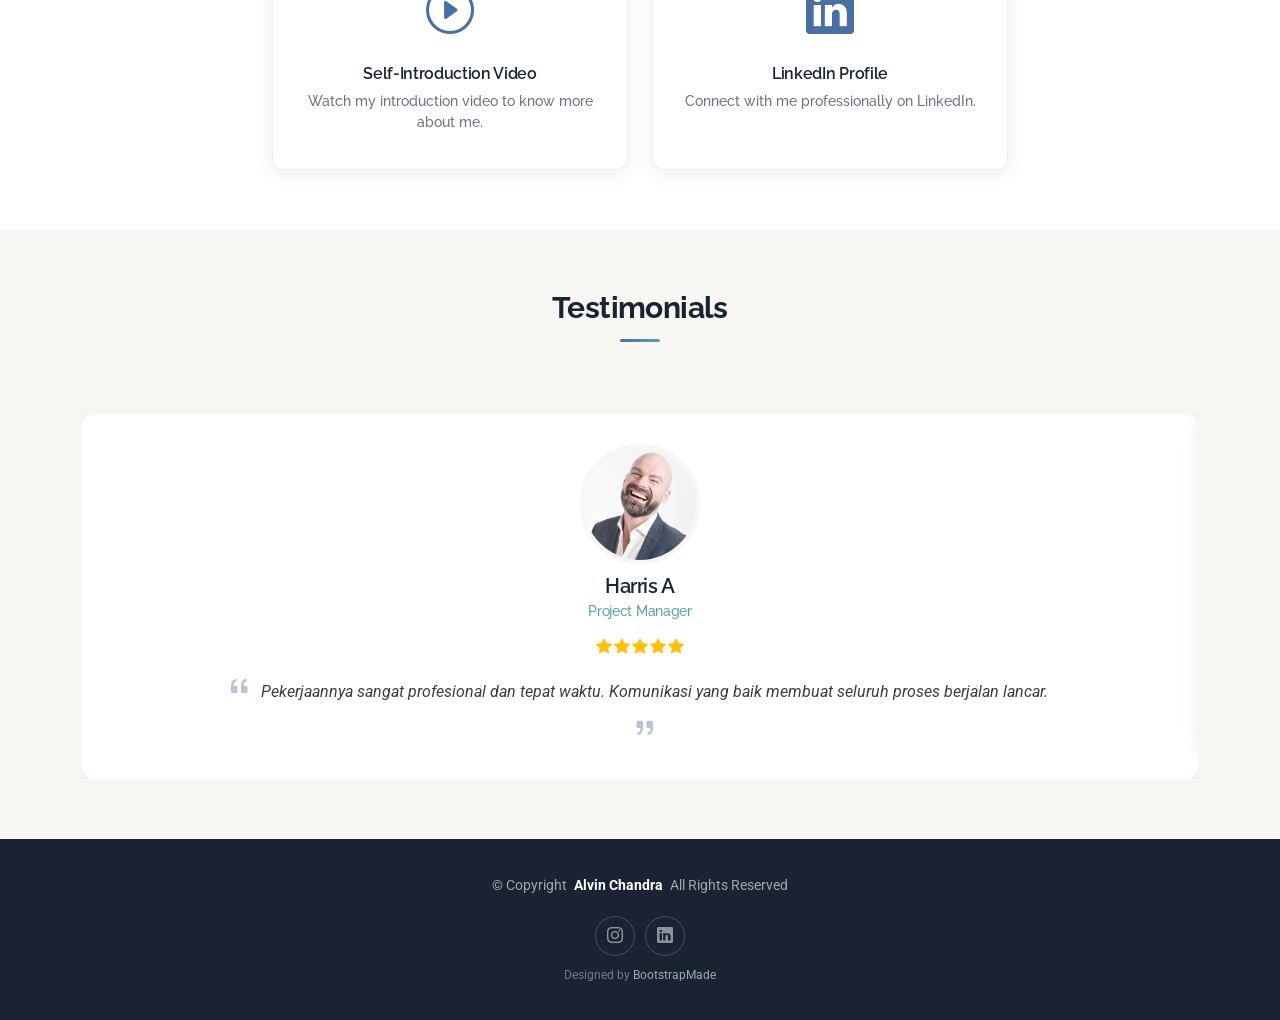
==== commit 85185832: "Improve portfolio design: custom theme, dark mode prep, fix social links, update photos" ====
--- a/about.html
+++ b/about.html
@@ -4,7 +4,7 @@
 <head>
   <meta charset="utf-8">
   <meta content="width=device-width, initial-scale=1.0" name="viewport">
-  <title>About</title>
+  <title>About - Alvin Chandra</title>
   <meta name="description" content="">
   <meta name="keywords" content="">
 
@@ -25,7 +25,9 @@
   <link href="assets/vendor/glightbox/css/glightbox.min.css" rel="stylesheet">
 
   <!-- Main CSS File -->
-  <link href="assets/css/main.css" rel="stylesheet">
+    <link href="assets/css/main.css" rel="stylesheet">
+  <!-- Custom Theme -->
+  <link href="assets/css/custom.css" rel="stylesheet">
 
   <!-- =======================================================
   * Template Name: Kelly
@@ -54,34 +56,15 @@
           <li><a href="resume.html">Resume</a></li>
           <li><a href="services.html">Reflections</a></li>
           <li><a href="portfolio.html">Portfolio</a></li>
-          <li class="dropdown"><a href="#"><span>Dropdown</span> <i class="bi bi-chevron-down toggle-dropdown"></i></a>
-            <ul>
-              <li><a href="#">Dropdown 1</a></li>
-              <li class="dropdown"><a href="#"><span>Deep Dropdown</span> <i class="bi bi-chevron-down toggle-dropdown"></i></a>
-                <ul>
-                  <li><a href="#">Deep Dropdown 1</a></li>
-                  <li><a href="#">Deep Dropdown 2</a></li>
-                  <li><a href="#">Deep Dropdown 3</a></li>
-                  <li><a href="#">Deep Dropdown 4</a></li>
-                  <li><a href="#">Deep Dropdown 5</a></li>
-                </ul>
-              </li>
-              <li><a href="#">Dropdown 2</a></li>
-              <li><a href="#">Dropdown 3</a></li>
-              <li><a href="#">Dropdown 4</a></li>
-            </ul>
-          </li>
           <li><a href="contact.html">Contact</a></li>
         </ul>
         <i class="mobile-nav-toggle d-xl-none bi bi-list"></i>
       </nav>
 
       <div class="header-social-links">
-        <a href="#" class="twitter"><i class="bi bi-twitter-x"></i></a>
-        <a href="#" class="facebook"><i class="bi bi-facebook"></i></a>
-        <a href="#" class="instagram"><i class="bi bi-instagram"></i></a>
-        <a href="#" class="linkedin"><i class="bi bi-linkedin"></i></a>
-      </div>
+        <a href="https://www.instagram.com/" target="_blank" class="instagram"><i class="bi bi-instagram"></i></a>
+        <a href="https://www.linkedin.com/in/alvin-chandra-1b1a80385/" target="_blank" class="linkedin"><i class="bi bi-linkedin"></i></a>
+            <button id="theme-toggle" title="Toggle Dark/Light Mode"><i class="bi bi-moon"></i></button>
 
     </div>
   </header>
@@ -101,7 +84,7 @@
 
     <div class="row gy-4 justify-content-center">
       <div class="col-lg-4">
-        <img src="assets/img/fotogue.jpg" class="img-fluid rounded-4" alt="Profile image of Alvin Chandra">
+        <img src="assets/img/Saya2.jpeg" class="img-fluid rounded-4" alt="Profile image of Alvin Chandra">
       </div>
 
       <div class="col-lg-8 content">
@@ -372,24 +355,22 @@
 
   </main>
 
-  <footer id="footer" class="footer light-background">
+  <footer id="footer" class="footer">
 
     <div class="container">
       <div class="copyright text-center ">
-        <p>© <span>Copyright</span> <strong class="px-1 sitename">Kelly</strong> <span>All Rights Reserved<br></span></p>
+        <p>© <span>Copyright</span> <strong class="px-1 sitename">Alvin Chandra</strong> <span>All Rights Reserved<br></span></p>
       </div>
       <div class="social-links d-flex justify-content-center">
-        <a href=""><i class="bi bi-twitter-x"></i></a>
-        <a href=""><i class="bi bi-facebook"></i></a>
-        <a href=""><i class="bi bi-instagram"></i></a>
-        <a href=""><i class="bi bi-linkedin"></i></a>
+        <a href="https://www.instagram.com/" target="_blank"><i class="bi bi-instagram"></i></a>
+        <a href="https://www.linkedin.com/in/alvin-chandra-1b1a80385/" target="_blank"><i class="bi bi-linkedin"></i></a>
       </div>
       <div class="credits">
         <!-- All the links in the footer should remain intact. -->
         <!-- You can delete the links only if you've purchased the pro version. -->
         <!-- Licensing information: https://bootstrapmade.com/license/ -->
         <!-- Purchase the pro version with working PHP/AJAX contact form: [buy-url] -->
-        Designed by <a href="https://bootstrapmade.com/">BootstrapMade</a> Distributed by <a href=“https://themewagon.com>ThemeWagon
+                Designed by <a href="https://bootstrapmade.com/">BootstrapMade</a>
       </div>
     </div>
 
@@ -412,7 +393,10 @@
   <script src="assets/vendor/imagesloaded/imagesloaded.pkgd.min.js"></script>
   <script src="assets/vendor/isotope-layout/isotope.pkgd.min.js"></script>
 
-  <!-- Main JS File -->
+  <!-- Theme Toggle -->
+  <script src="assets/js/theme.js"></script>
+
+    <!-- Main JS File -->
   <script src="assets/js/main.js"></script>
 
 </body>
--- a/assets/css/custom.css
+++ b/assets/css/custom.css
@@ -0,0 +1,262 @@
+/*--------------------------------------------------------------
+# Custom Theme - Alvin Chandra Portfolio
+--------------------------------------------------------------*/
+
+/* ===== LIGHT MODE (default) ===== */
+:root {
+  --background-color: #f8f6f2;
+  --default-color: #3d3d3d;
+  --heading-color: #1a2332;
+  --accent-color: #4a6fa5;
+  --surface-color: #ffffff;
+  --contrast-color: #ffffff;
+  --nav-color: #1a2332;
+  --nav-hover-color: #4a6fa5;
+  --nav-mobile-background-color: #ffffff;
+  --nav-dropdown-background-color: #ffffff;
+  --nav-dropdown-color: #1a2332;
+  --nav-dropdown-hover-color: #4a6fa5;
+}
+
+.light-background {
+  --background-color: #eef1f7;
+  --surface-color: #ffffff;
+}
+
+/* ===== DARK MODE ===== */
+[data-theme="dark"] {
+  --background-color: #0f1623;
+  --default-color: #c8cdd6;
+  --heading-color: #e8ecf0;
+  --accent-color: #6b9fd4;
+  --surface-color: #1a2332;
+  --contrast-color: #ffffff;
+  --nav-color: #c8cdd6;
+  --nav-hover-color: #6b9fd4;
+  --nav-mobile-background-color: #1a2332;
+  --nav-dropdown-background-color: #1a2332;
+  --nav-dropdown-color: #c8cdd6;
+  --nav-dropdown-hover-color: #6b9fd4;
+}
+
+[data-theme="dark"] body { background-color: #0f1623; color: #c8cdd6; }
+[data-theme="dark"] section, [data-theme="dark"] .section { background-color: #0f1623; color: #c8cdd6; }
+[data-theme="dark"] section.light-background, [data-theme="dark"] .section.light-background { background-color: #141e2d !important; }
+[data-theme="dark"] .header { background-color: #131d2b !important; border-bottom: 1px solid rgba(255,255,255,0.06) !important; box-shadow: 0 2px 20px rgba(0,0,0,0.3) !important; }
+[data-theme="dark"] .header .logo h1.sitename { color: #e8ecf0 !important; }
+[data-theme="dark"] .navmenu a, [data-theme="dark"] .navmenu a:focus { color: #c8cdd6 !important; }
+[data-theme="dark"] .navmenu li:hover > a, [data-theme="dark"] .navmenu .active, [data-theme="dark"] .navmenu .active:focus { color: #6b9fd4 !important; }
+[data-theme="dark"] .navmenu ul { background-color: #1a2332 !important; border-color: rgba(255,255,255,0.08) !important; }
+[data-theme="dark"] .header .header-social-links a { color: rgba(200,205,214,0.5) !important; }
+[data-theme="dark"] .header .header-social-links a:hover { color: #6b9fd4 !important; }
+[data-theme="dark"] h1,[data-theme="dark"] h2,[data-theme="dark"] h3,[data-theme="dark"] h4,[data-theme="dark"] h5,[data-theme="dark"] h6 { color: #e8ecf0; }
+[data-theme="dark"] .section-title h2 { color: #e8ecf0; }
+[data-theme="dark"] .section-title p { color: #8a95a3; }
+[data-theme="dark"] .about .content h2 { color: #e8ecf0; }
+[data-theme="dark"] .about .content ul li { color: #c8cdd6; }
+[data-theme="dark"] .about .content p.fst-italic { color: #7bbfbf; border-left-color: #7bbfbf; }
+[data-theme="dark"] .skills .progress .skill { color: #e8ecf0 !important; }
+[data-theme="dark"] .skills .progress-bar-wrap { background: #243044; }
+[data-theme="dark"] .stats .stats-item { background: #1a2332; border-color: rgba(107,159,212,0.15); box-shadow: 0 4px 20px rgba(0,0,0,0.25); }
+[data-theme="dark"] .stats .stats-item h4 { color: #e8ecf0; }
+[data-theme="dark"] .stats .stats-item p { color: #8a95a3; }
+[data-theme="dark"] .stats .stats-item a.link-box i { color: #6b9fd4 !important; }
+[data-theme="dark"] .resume .resume-title { color: #e8ecf0; border-bottom-color: #243044; }
+[data-theme="dark"] .resume .resume-item h4 { color: #e8ecf0; }
+[data-theme="dark"] .resume .resume-item h5 { background: rgba(107,159,212,0.15); color: #6b9fd4; }
+[data-theme="dark"] .resume .resume-item p em { color: #7bbfbf; }
+[data-theme="dark"] .resume .resume-item ul li { color: #8a95a3; }
+[data-theme="dark"] .resume .resume-item::before { background: #0f1623 !important; }
+[data-theme="dark"] .services .service-item { background: #1a2332 !important; border-color: rgba(107,159,212,0.1) !important; box-shadow: 0 4px 20px rgba(0,0,0,0.25) !important; }
+[data-theme="dark"] .services .service-item h3 { color: #e8ecf0; }
+[data-theme="dark"] .services .service-item p { color: #8a95a3; }
+[data-theme="dark"] .testimonials .testimonial-item { background: #1a2332; box-shadow: 0 4px 20px rgba(0,0,0,0.25); }
+[data-theme="dark"] .testimonials .testimonial-item h3 { color: #e8ecf0; }
+[data-theme="dark"] .testimonials .testimonial-item p { color: #8a95a3; }
+[data-theme="dark"] .contact .info-wrap { background-color: #1a2332 !important; border-color: rgba(107,159,212,0.1) !important; box-shadow: 0 4px 20px rgba(0,0,0,0.25) !important; }
+[data-theme="dark"] .contact .info-item h3 { color: #e8ecf0; }
+[data-theme="dark"] .contact .info-item p { color: #8a95a3; }
+[data-theme="dark"] .contact .php-email-form { background-color: #1a2332 !important; border-color: rgba(107,159,212,0.1) !important; box-shadow: 0 4px 20px rgba(0,0,0,0.25) !important; }
+[data-theme="dark"] .contact .php-email-form input, [data-theme="dark"] .contact .php-email-form textarea { background: #0f1623 !important; border-color: rgba(107,159,212,0.2) !important; color: #c8cdd6 !important; }
+[data-theme="dark"] .contact .php-email-form label { color: #c8cdd6; }
+[data-theme="dark"] #theme-toggle { border-color: rgba(255,255,255,0.2); color: #c8cdd6; }
+[data-theme="dark"] #theme-toggle:hover { background: rgba(107,159,212,0.15); border-color: #6b9fd4; color: #6b9fd4; }
+
+/*--------------------------------------------------------------
+# Global
+--------------------------------------------------------------*/
+body { background-color: var(--background-color); color: var(--default-color); transition: background-color 0.3s, color 0.3s; }
+h1,h2,h3,h4,h5,h6 { color: var(--heading-color); letter-spacing: -0.02em; }
+
+/*--------------------------------------------------------------
+# Theme Toggle Button
+--------------------------------------------------------------*/
+#theme-toggle {
+  background: none;
+  border: 1px solid rgba(26,35,50,0.18);
+  border-radius: 50%;
+  width: 36px;
+  height: 36px;
+  display: flex;
+  align-items: center;
+  justify-content: center;
+  cursor: pointer;
+  margin-left: 12px;
+  color: #1a2332;
+  font-size: 15px;
+  transition: all 0.3s ease;
+  flex-shrink: 0;
+}
+#theme-toggle:hover { background: rgba(74,111,165,0.1); border-color: #4a6fa5; color: #4a6fa5; transform: rotate(20deg); }
+
+/*--------------------------------------------------------------
+# Header
+--------------------------------------------------------------*/
+.header { background-color: #ffffff !important; border-bottom: 1px solid rgba(26,35,50,0.08); box-shadow: 0 2px 20px rgba(26,35,50,0.06) !important; padding: 12px 0; transition: background-color 0.3s; }
+.header .logo h1.sitename { font-size: 22px !important; font-weight: 700 !important; color: #1a2332 !important; letter-spacing: 0.5px; text-transform: none !important; }
+.navmenu a, .navmenu a:focus { font-size: 14px !important; font-weight: 500 !important; color: #1a2332 !important; }
+.navmenu li:hover > a, .navmenu .active, .navmenu .active:focus { color: #4a6fa5 !important; }
+.navmenu > ul > li > a:before { background-color: #4a6fa5 !important; }
+.header .header-social-links a { color: rgba(26,35,50,0.5) !important; font-size: 15px; transition: color 0.3s, transform 0.3s; }
+.header .header-social-links a:hover { color: #4a6fa5 !important; transform: translateY(-2px); }
+
+/*--------------------------------------------------------------
+# Hero
+--------------------------------------------------------------*/
+.hero { min-height: calc(100vh - 60px); }
+.hero img { filter: brightness(0.45) saturate(0.8); }
+.hero::after { content: ''; position: absolute; inset: 0; background: linear-gradient(135deg, rgba(26,35,50,0.7) 0%, rgba(74,111,165,0.4) 60%, rgba(91,164,164,0.3) 100%); z-index: 2; }
+.hero .container { z-index: 3; }
+.hero h2 { font-size: 52px; font-weight: 700; color: #ffffff; text-shadow: 0 2px 20px rgba(0,0,0,0.3); letter-spacing: -0.03em; }
+.hero p { font-size: 18px; color: rgba(255,255,255,0.88); max-width: 560px; margin: 14px auto 0; line-height: 1.7; }
+.hero .btn-get-started { background: #4a6fa5; color: #ffffff; border: 2px solid transparent; padding: 13px 42px; border-radius: 50px; font-size: 13px; font-weight: 600; letter-spacing: 1.5px; text-transform: uppercase; transition: all 0.35s ease; margin-top: 32px; box-shadow: 0 8px 25px rgba(74,111,165,0.4); }
+.hero .btn-get-started:hover { background: transparent; border-color: #ffffff; color: #ffffff; transform: translateY(-2px); }
+
+/*--------------------------------------------------------------
+# Section Titles
+--------------------------------------------------------------*/
+.section-title h2 { font-size: 30px; font-weight: 700; color: #1a2332; position: relative; padding-bottom: 16px; margin-bottom: 12px; }
+.section-title h2:after { content: ""; position: absolute; display: block; width: 40px; height: 3px; background: linear-gradient(90deg, #4a6fa5, #5ba4a4); left: 0; right: 0; bottom: 0; margin: auto; border-radius: 2px; }
+.section-title p { color: #6b7280; font-size: 15px; max-width: 600px; margin: 0 auto; line-height: 1.7; }
+
+/*--------------------------------------------------------------
+# About
+--------------------------------------------------------------*/
+.about .content h2 { color: #1a2332; font-size: 22px; font-weight: 700; }
+.about .content p.fst-italic { color: #5ba4a4; border-left: 3px solid #5ba4a4; padding-left: 16px; font-style: normal !important; font-size: 15px; line-height: 1.7; }
+.about .content ul li { font-size: 14px; color: #3d3d3d; margin-bottom: 12px; }
+.about .content ul i { color: #4a6fa5 !important; }
+.about img { border-radius: 12px !important; box-shadow: 0 20px 60px rgba(26,35,50,0.15); }
+
+/*--------------------------------------------------------------
+# Skills
+--------------------------------------------------------------*/
+.skills .progress .skill { font-size: 13px; font-weight: 600; color: #1a2332 !important; letter-spacing: 0.5px; text-transform: uppercase; }
+.skills .progress-bar-wrap { background: #dde3ed; height: 8px; border-radius: 10px; }
+.skills .progress-bar { background: linear-gradient(90deg, #4a6fa5, #5ba4a4) !important; height: 8px; border-radius: 10px; }
+
+/*--------------------------------------------------------------
+# Stats / Links
+--------------------------------------------------------------*/
+.stats .stats-item { background: #ffffff; border-radius: 12px; padding: 36px 24px; box-shadow: 0 4px 20px rgba(26,35,50,0.07); transition: transform 0.3s, box-shadow 0.3s; border: 1px solid rgba(74,111,165,0.1); }
+.stats .stats-item:hover { transform: translateY(-6px); box-shadow: 0 12px 40px rgba(74,111,165,0.15); }
+.stats .stats-item a.link-box { text-decoration: none; color: inherit; display: block; }
+.stats .stats-item a.link-box i { color: #4a6fa5 !important; transition: transform 0.3s; }
+.stats .stats-item:hover a.link-box i { transform: scale(1.1); color: #5ba4a4 !important; }
+.stats .stats-item h4 { color: #1a2332; font-weight: 600; font-size: 16px; }
+.stats .stats-item p { color: #6b7280; font-size: 14px; }
+
+/*--------------------------------------------------------------
+# Resume
+--------------------------------------------------------------*/
+.resume .resume-title { font-size: 20px; font-weight: 700; color: #1a2332; margin-bottom: 20px; padding-bottom: 10px; border-bottom: 2px solid #eef1f7; }
+.resume .resume-item { border-left: 2px solid #4a6fa5 !important; padding: 0 0 24px 24px; }
+.resume .resume-item::before { background: #f8f6f2 !important; border: 2px solid #4a6fa5 !important; width: 14px; height: 14px; left: -8px; }
+.resume .resume-item h4 { font-size: 16px; font-weight: 600; color: #1a2332; text-transform: none; }
+.resume .resume-item h5 { background: rgba(74,111,165,0.1); color: #4a6fa5; font-size: 13px; font-weight: 600; border-radius: 20px; padding: 4px 14px; }
+.resume .resume-item p em { color: #5ba4a4; font-style: normal; font-weight: 500; }
+.resume .resume-item ul li { font-size: 14px; color: #5a6070; line-height: 1.7; }
+.btn-primary { background-color: #4a6fa5 !important; border-color: #4a6fa5 !important; border-radius: 50px !important; padding: 8px 28px !important; font-size: 13px !important; font-weight: 600 !important; transition: all 0.3s ease !important; margin-bottom: 16px; }
+.btn-primary:hover { background-color: #3a5a8a !important; border-color: #3a5a8a !important; transform: translateY(-2px); box-shadow: 0 6px 20px rgba(74,111,165,0.35) !important; }
+
+/*--------------------------------------------------------------
+# Services / Reflections
+--------------------------------------------------------------*/
+.services .service-item { border-radius: 12px !important; padding: 40px 28px !important; border: 1px solid rgba(74,111,165,0.08); box-shadow: 0 4px 20px rgba(26,35,50,0.06) !important; transition: all 0.35s ease !important; background: #ffffff; }
+.services .service-item:hover { transform: translateY(-6px); box-shadow: 0 16px 40px rgba(74,111,165,0.15) !important; border-color: rgba(74,111,165,0.2); }
+.services .service-item h3 { font-size: 17px; font-weight: 600; color: #1a2332; margin: 14px 0 10px; }
+.services .service-item p { font-size: 14px; color: #6b7280; line-height: 1.7; }
+.services .service-item .icon { width: 64px; height: 64px; border-radius: 12px; background: rgba(74,111,165,0.08); display: flex; align-items: center; justify-content: center; }
+.services .service-item .icon i { font-size: 28px !important; }
+.services .service-item.item-cyan .icon   { background: rgba(13,202,240,0.08); }
+.services .service-item.item-orange .icon { background: rgba(253,126,20,0.08); }
+.services .service-item.item-teal .icon   { background: rgba(32,201,151,0.08); }
+.services .service-item.item-red .icon    { background: rgba(223,21,41,0.08); }
+.services .service-item.item-indigo .icon { background: rgba(102,16,242,0.08); }
+.services .service-item.item-pink .icon   { background: rgba(243,38,140,0.08); }
+
+/*--------------------------------------------------------------
+# Portfolio
+--------------------------------------------------------------*/
+.portfolio .portfolio-item { border-radius: 10px; overflow: hidden; box-shadow: 0 4px 20px rgba(26,35,50,0.08); transition: transform 0.3s, box-shadow 0.3s; }
+.portfolio .portfolio-item:hover { transform: translateY(-4px); box-shadow: 0 12px 40px rgba(26,35,50,0.15); }
+.portfolio .portfolio-item img { transition: transform 0.5s; }
+.portfolio .portfolio-item:hover img { transform: scale(1.04); }
+.portfolio .portfolio-item .portfolio-info { background: rgba(26,35,50,0.88) !important; backdrop-filter: blur(4px); border-radius: 0 0 10px 10px; }
+.portfolio .portfolio-item .portfolio-info h4 { color: #ffffff; font-size: 16px; font-weight: 600; }
+.portfolio .portfolio-item .portfolio-info p { color: rgba(255,255,255,0.7) !important; font-size: 13px; }
+.portfolio .portfolio-item .portfolio-info .preview-link,
+.portfolio .portfolio-item .portfolio-info .details-link { color: rgba(255,255,255,0.7) !important; }
+.portfolio .portfolio-item .portfolio-info .preview-link:hover,
+.portfolio .portfolio-item .portfolio-info .details-link:hover { color: #5ba4a4 !important; }
+
+/*--------------------------------------------------------------
+# Testimonials
+--------------------------------------------------------------*/
+.testimonials .testimonial-item { background: #ffffff; border-radius: 12px; padding: 30px; box-shadow: 0 4px 20px rgba(26,35,50,0.07); }
+.testimonials .testimonial-item h3 { color: #1a2332; font-weight: 600; }
+.testimonials .testimonial-item h4 { color: #5ba4a4 !important; }
+.testimonials .testimonial-item .quote-icon-left,
+.testimonials .testimonial-item .quote-icon-right { color: rgba(74,111,165,0.4) !important; }
+.testimonials .swiper-pagination .swiper-pagination-bullet-active { background-color: #4a6fa5 !important; }
+
+/*--------------------------------------------------------------
+# Contact
+--------------------------------------------------------------*/
+.contact .info-wrap { border-radius: 12px !important; border: 1px solid rgba(74,111,165,0.1); box-shadow: 0 4px 20px rgba(26,35,50,0.07) !important; }
+.contact .info-item i { background: rgba(74,111,165,0.1) !important; color: #4a6fa5 !important; border-radius: 10px !important; }
+.contact .info-item:hover i { background: #4a6fa5 !important; color: #ffffff !important; }
+.contact .info-item h3 { color: #1a2332; font-size: 16px; }
+.contact .php-email-form { border-radius: 12px !important; border: 1px solid rgba(74,111,165,0.1); box-shadow: 0 4px 20px rgba(26,35,50,0.07) !important; }
+.contact .php-email-form input, .contact .php-email-form textarea { border-radius: 8px !important; border-color: rgba(74,111,165,0.2) !important; background: #fafbfd !important; color: #1a2332 !important; font-size: 14px; }
+.contact .php-email-form input:focus, .contact .php-email-form textarea:focus { border-color: #4a6fa5 !important; box-shadow: 0 0 0 3px rgba(74,111,165,0.12) !important; }
+.contact .php-email-form button[type=submit] { background: #4a6fa5; color: #ffffff; border: none; border-radius: 50px; padding: 12px 40px; font-size: 14px; font-weight: 600; cursor: pointer; transition: all 0.3s; }
+.contact .php-email-form button[type=submit]:hover { background: #3a5a8a; transform: translateY(-2px); box-shadow: 0 6px 20px rgba(74,111,165,0.35); }
+
+/*--------------------------------------------------------------
+# Footer
+--------------------------------------------------------------*/
+.footer { background: #1a2332 !important; color: rgba(255,255,255,0.7) !important; padding: 36px 0; }
+.footer .copyright p { color: rgba(255,255,255,0.6); font-size: 14px; }
+.footer .copyright p strong { color: #ffffff; }
+.footer .social-links a { border-color: rgba(255,255,255,0.2) !important; color: rgba(255,255,255,0.5) !important; transition: all 0.3s; }
+.footer .social-links a:hover { border-color: #5ba4a4 !important; color: #5ba4a4 !important; transform: translateY(-3px); }
+.footer .credits { color: rgba(255,255,255,0.4); font-size: 12px; }
+.footer .credits a { color: rgba(255,255,255,0.6); }
+.footer .credits a:hover { color: #5ba4a4; }
+
+/*--------------------------------------------------------------
+# Scroll Top & Page Title
+--------------------------------------------------------------*/
+.scroll-top { background-color: #4a6fa5 !important; box-shadow: 0 4px 15px rgba(74,111,165,0.4); }
+.scroll-top:hover { background-color: #3a5a8a !important; }
+.page-title { background: linear-gradient(135deg, #1a2332 0%, #243044 100%); color: #ffffff; border-bottom: none; }
+.page-title h1 { color: #ffffff; font-weight: 600; }
+
+/*--------------------------------------------------------------
+# Responsive
+--------------------------------------------------------------*/
+@media (max-width: 768px) {
+  .hero h2 { font-size: 34px; }
+  .hero p { font-size: 16px; }
+}
